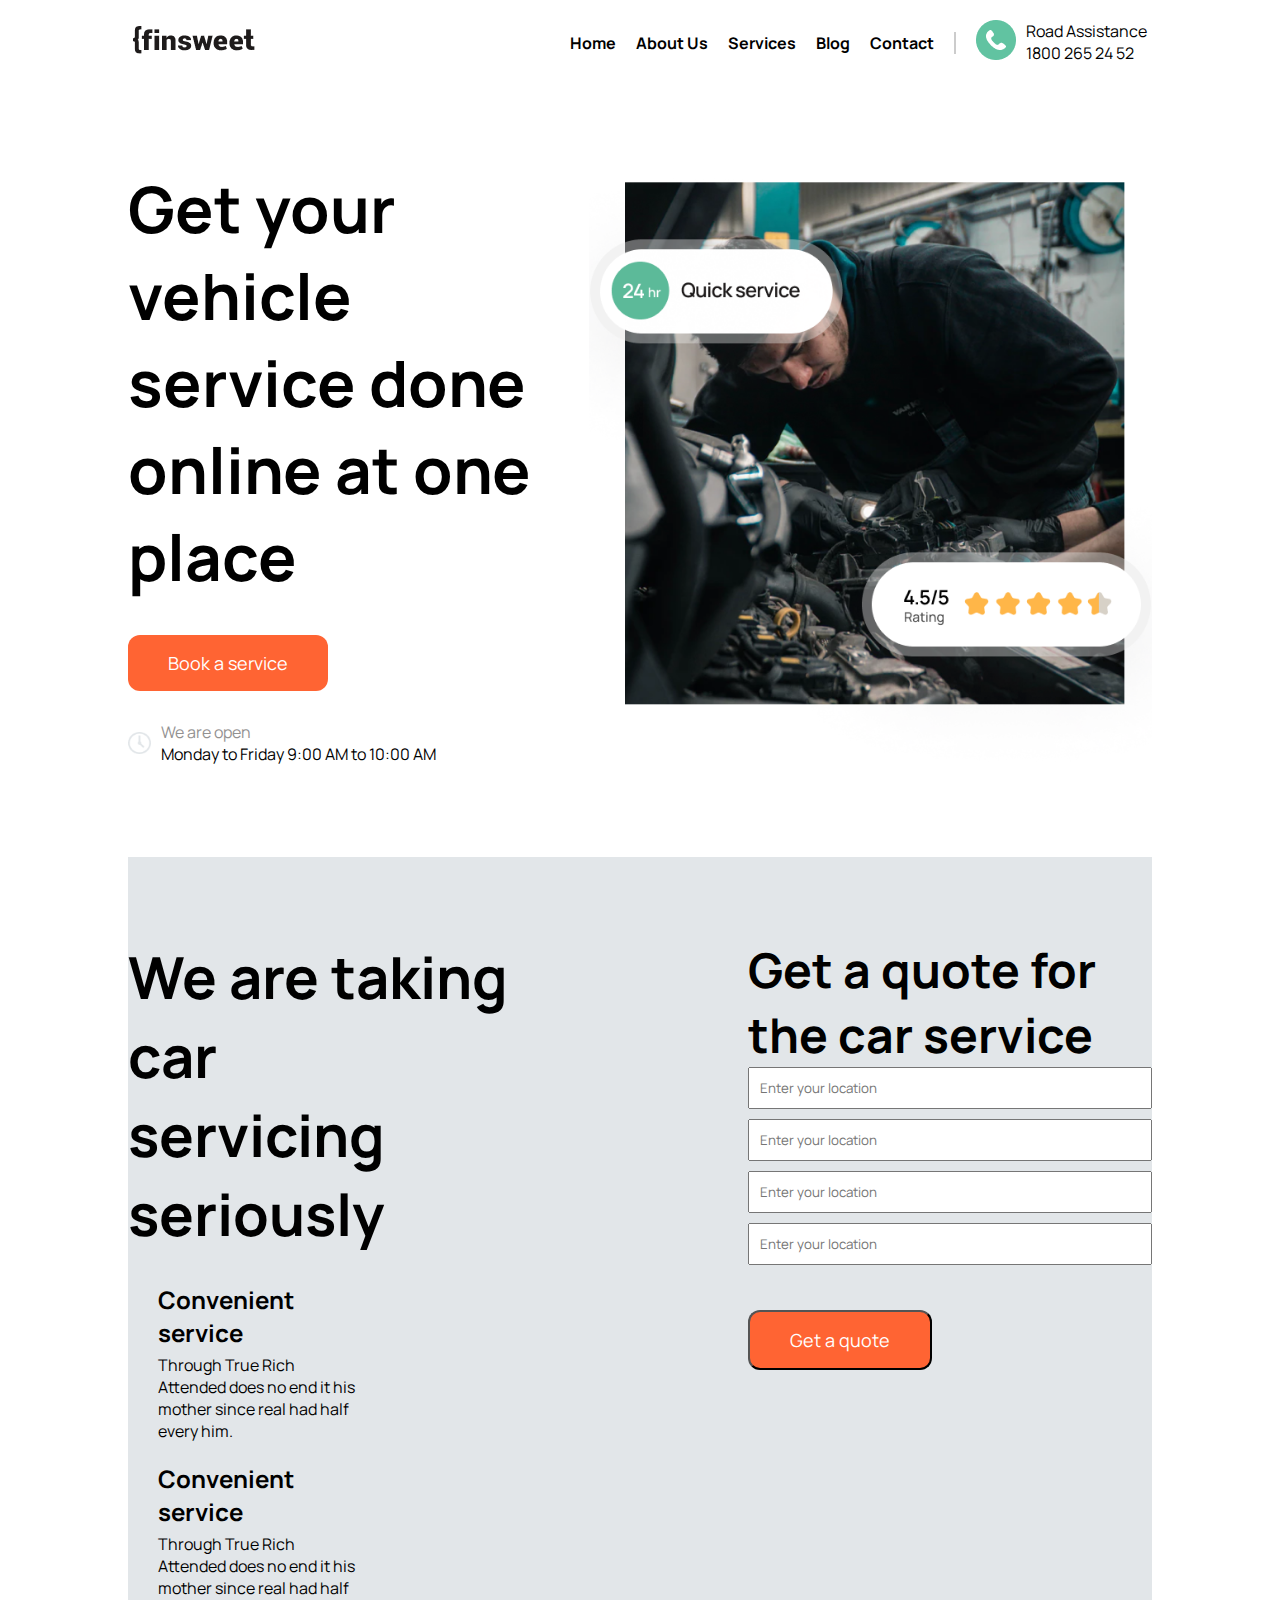
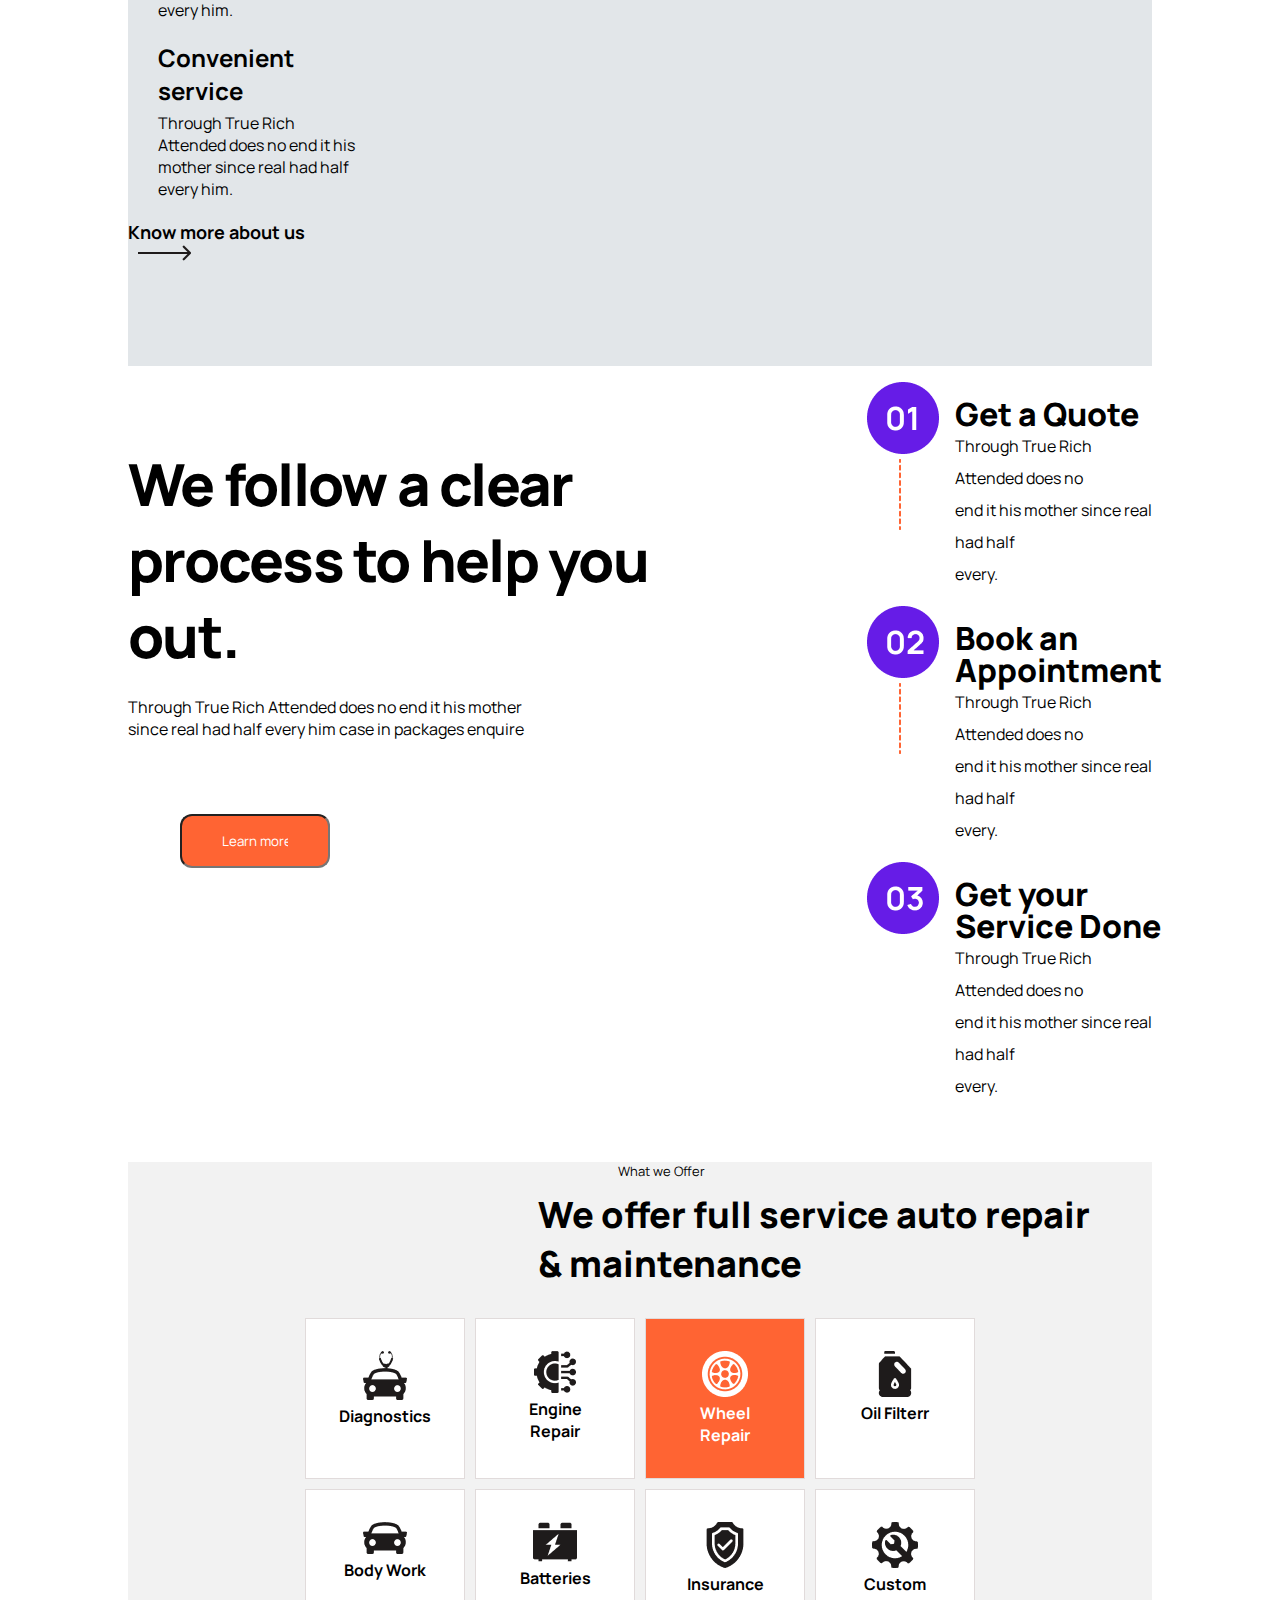
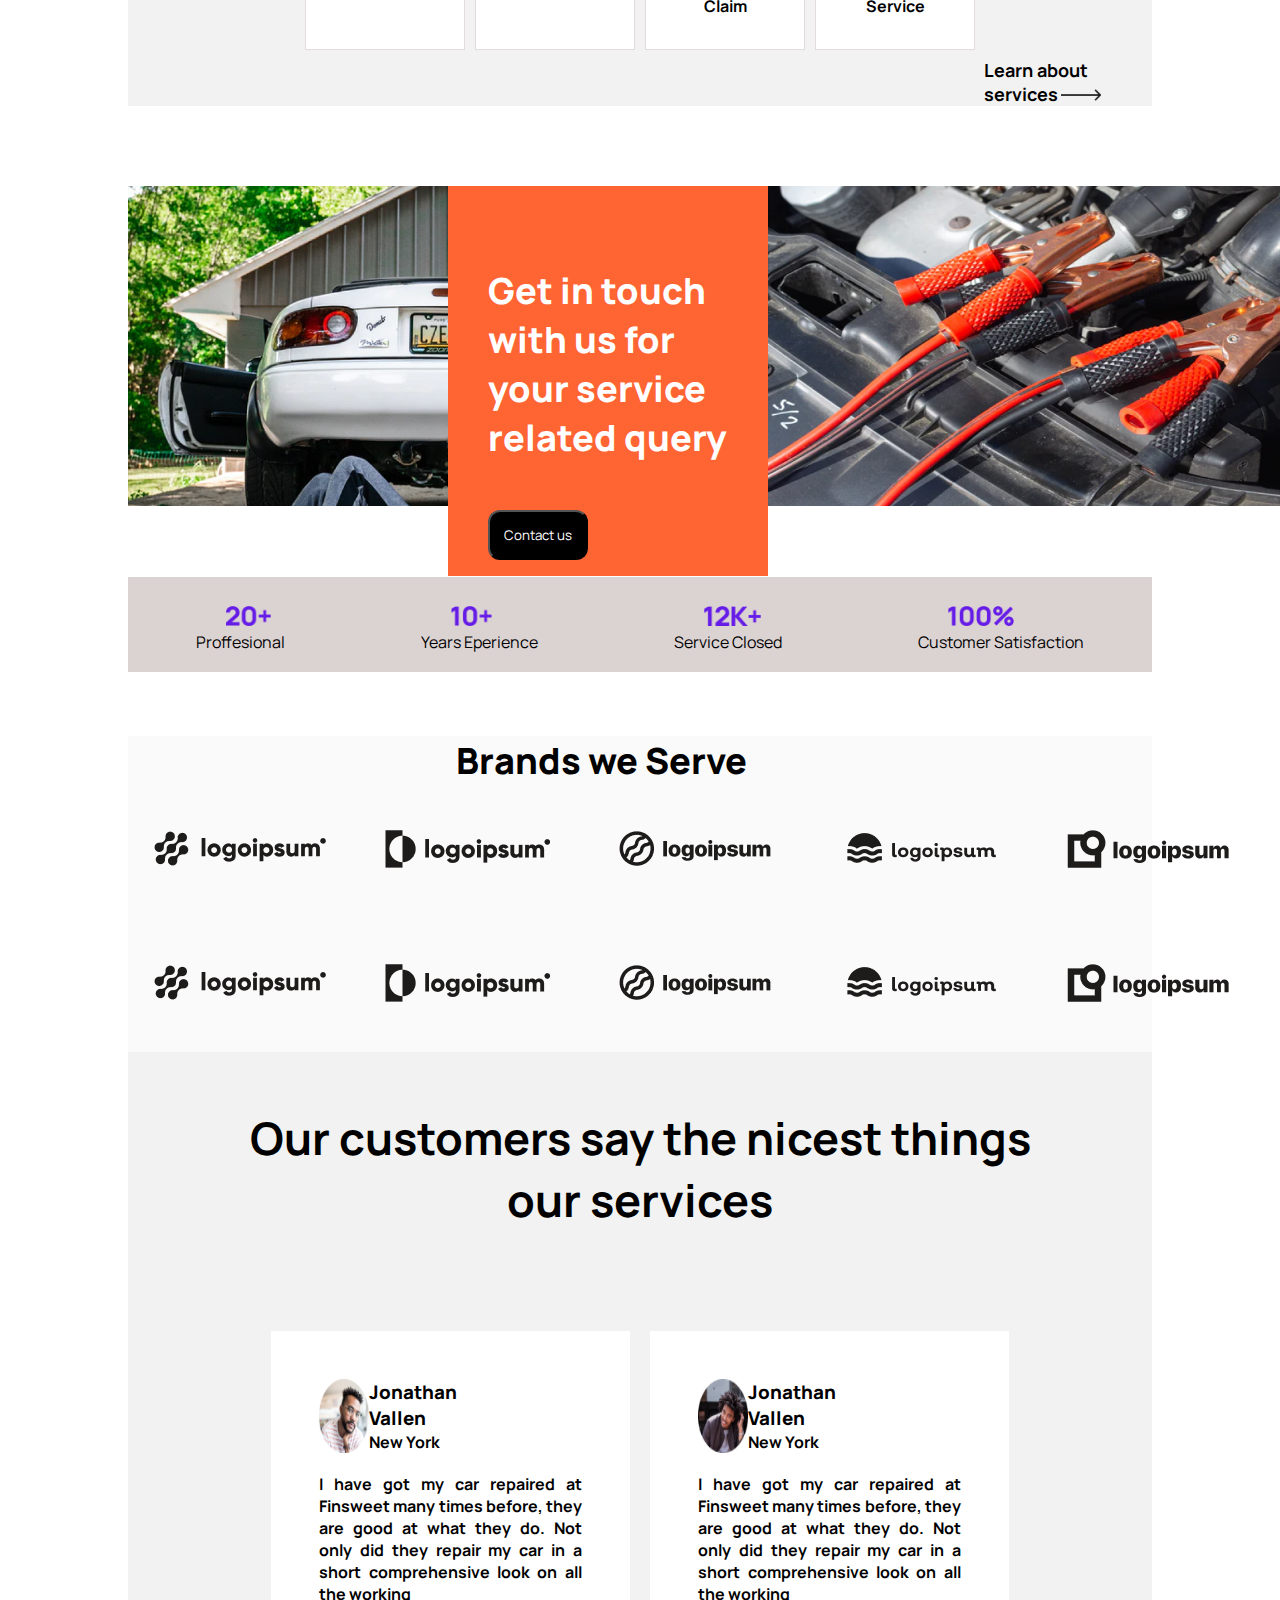
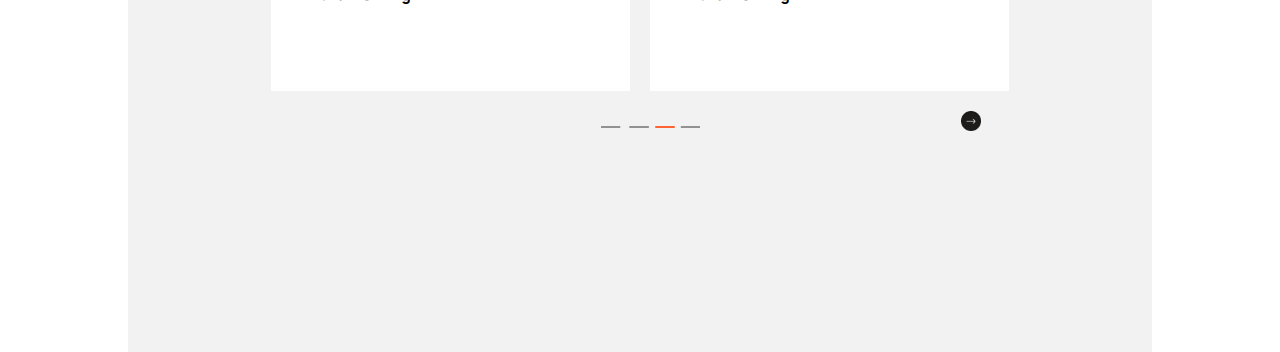
==== car.html @ fc18b35a "kodecamp task4" ====
<!DOCTYPE html>
<html lang="en">
<head>
    <meta charset="UTF-8">
    <meta http-equiv="X-UA-Compatible" content="IE=edge">
    <meta name="viewport" content="width=device-width, initial-scale=1.0">
    <link rel="stylesheet" href="css/car.css">
    <title>car  class</title>
</head>
<body id="page-container">
    <header>
        <div class="container">
            <div class="main-header">
                <div class="logo">
                    <img src="img/web-page-Logo.png" alt="company logo" class="">
                </div>
                <div class="right-section">
                    <div class="navigation">
                        <ul>
                            <li><a href="#"><strong>Home</strong></a></li>
                            <li><a href="#"><strong>About Us</strong></a></li>
                            <li><a href="#"><strong>Services</strong></a></li>
                            <li><a href="#"><strong>Blog</strong></a></li>
                            <li><a href="#"><strong>Contact</strong></a></li>
                        </ul>
                    </div>
                    <div class="road-assistance">
                        <div class="icon">
                            <img src="img/Assistance Icon.png" alt="road assistance">
                        </div>
                        <div class="inner-section">
                            <p>Road Assistance</p>
                            <p>1800 265 24 52</p>
                        </div>
                    </div>
                </div>
            </div>
            
        </div>
    </header>
 <main >
       <!-- introduction-section -->
    <section id="introduction-section">
        <div class="container">
            <div class="flex">
                <div class="text-section">
                    <h1>Get your vehicle service done online at one place</h1>
                    <a href="#" class="orange-btn">Book a service</a>
                    <div class="time-section">
                        <div class="image-box">
                            <img src="img/alarm clock.png" alt="for the time">
                        </div>
                        <div class="time-text">
                            <p class="light-grey">We are open </p>
                            <p>Monday to Friday 9:00 AM to  10:00  AM</p>
                        </div>
                    </div>
                </div>
                <div class="image-section">
                </div>
            </div>
        </div>
    </section>
    <!-- quote-section -->
    <section id="quote-section">
        <div class="container">
            <div class="flex">
                <div class="left-section">
                    <h2>We are taking car<br> servicing seriously</h2>
                    <ul>
                        <li>
                            <div class="flex">
                                <div class="image-box">
                                    <img src="img/gear.png" alt="">
                                </div>
                                <div class="text-box">
                                    <h5>Convenient service</h5>
                                    <p>Through True Rich Attended does no end it his mother since real had half every him.</p>
                                </div>
                            </div>
                        </li>
                        <li>
                            <div class="flex">
                                <div class="image-box">
                                    <img src="img/gear.png" alt="">
                                </div>
                                <div class="text-box">
                                    <h5>Convenient service</h5>
                                    <p>Through True Rich Attended does no end it his mother since real had half every him.</p>
                                </div>
                            </div>
                        </li>
                        <li>
                            <div class="flex">
                                <div class="image-box">
                                    <img src="img/gear.png" alt="">
                                </div>
                                <div class="text-box">
                                    <h5>Convenient service</h5>
                                    <p>Through True Rich Attended does no end it his mother since real had half every him.</p>
                                </div>
                            </div>
                        </li>
                        <li>
                            <div class="flex">
                                <div class="text-box">
                                    <a href="#"><strong>Know more about us</strong></a>
                                    <img id="arrow" src="img/Arrow.png" alt="arrow">
                                </div>
                            </div>
                        </li>
                    </ul>
                </div>
                <div class="right-form-section">
                    <h3>Get a quote for the car service</h3>
                    <form action="">
                        <div class="input-box">
                            <input type="text" placeholder="Enter your location">
                        </div>
                        <div class="input-box">
                            <input type="text" placeholder="Enter your location">
                        </div>
                        <div class="input-box">
                            <input type="text" placeholder="Enter your location">
                        </div>
                        <div class="input-box">
                            <input type="text" placeholder="Enter your location">
                        </div>
                        <button class="orange-btn">Get a quote</button>
                    </form>
                    
                </div>
            </div>
        </div>
    </section>
    <!-- process-section -->
    <section id="process">
            <div class="clear-text">
                <h1><strong>We follow a clear <br>
                    process to help you
                     out.</strong></h1><br>
                     <p>Through True Rich Attended does no end it his mother <br> 
                         since real had half every him case in packages enquire</p> <br>
                        <div class="button-more">
                            <input type="more" value="Learn more">
                        </div>
            </div>
            <div class="appointment">
                <div class="one-get-quote">
                    <div class="imsge-one">
                        <img src="img/01.png" alt="icon one"><br>
                       <div class="line">
                        <img src="img/Line.png" alt="line connecter numbers">
                       </div>
                    </div>
                    <div class="text-one">
                        <h1><strong>Get a Quote</strong></h1>
                        <p>Through True Rich Attended does no <br> end it his mother since real had half <br> every.</p>
                    </div>
                </div>
                <div class="two-book-appointment">
                    <div class="imsge-two">
                        <img src="img/02.png" alt="icon two"><br>
                        <div class="line">
                            <img src="img/Line.png" alt="line connecter numbers">
                           </div>
                    </div>
                    <div class="text-two">
                        <h1><strong>Book an Appointment</strong></h1>
                        <p>Through True Rich Attended does no <br> end it his mother since real had half <br> every.</p>
                    </div>
                </div>
                <div class="three-service-done">
                    <div class="imsge-three">
                        <img src="img/03.png" alt="icon three"><br>
                    </div>
                    <div class="text-three">
                        <h1><strong>Get your Service Done</strong></h1>
                        <p>Through True Rich Attended does no <br> end it his mother since real had half <br> every.</p>
                    </div>
                </div>
            </div>
    </section>
    <!-- offer-section -->
    <section id="offers">
       <div class="offers-container">
        <div class="text-offers">
            <p>What we Offer</p>
            <h1><strong>We offer full service auto repair <br> & maintenance</strong></h1>
        </div>
        <div class="image-offer">
           <div class="box-offer">
           <div class="diagnostic">
            <div class="image-Diagnostics">
                <img src="img/diagnostics-Icon.png" alt="diagnostic icon">
             </div>
             <div class="text-diagnostics">
                 <p><strong>Diagnostics</strong></p>
             </div>
            </div>
           </div>

           <div class="box-offer">
           <div class="engine">
                <div class="image-Engine-Repair">
                    <img src="img/engin-repair-Icon.png" alt="engine repair icon">
                </div>
                <div class="text-engine-repair">
                    <p><strong>Engine Repair</strong></p>
                </div>
           </div>
           </div>
           <div class="box-offer" id="Box-wheel">
           <div class="wheel">
            <div class="image-wheel-Repair">
                <img src="img/wheel-repair-icon.png" alt="wheel repair icon">
             </div>
             <div class="text-wheel-repair">
                 <p><strong>Wheel Repair</strong></p>
             </div>
           </div>
           </div>
           <div class="box-offer">
           <div class="oil">
            <div class="image-oil-Filter">
                <img src="img/oil-Icon.png" alt="Oil Filter icon">
             </div>
             <div class="text-oil-Filter">
                 <p><strong>Oil Filterr</strong></p>
             </div>
            </div>
           </div>
           <div class="box-offer">
           <div class="work">
                <div class="image-body-Work">
                    <img src="img/car-icon.png" alt="car icon">
                </div>
                <div class="text-body-Work">
                    <p><strong>Body Work</strong></p>
                </div>
           </div>
           </div>
           <div class="box-offer">
           <div class="batterie">
            <div class="image-batteries">
                <img src="img/baterrie-Icon.png" alt="batteries icon">
             </div>
             <div class="text-batteries">
                 <p><strong>Batteries</strong></p>
             </div>
           </div>
           </div>
           <div class="box-offer">
           <div class="insurance">
            <div class="image-insurance-claim">
                <img src="img/insurance-Icon.png" alt="insurance claim icon">
             </div>
             <div class="text-insurance-claim">
                 <p><strong>Insurance Claim</strong></p>
             </div>
           </div>
           </div>
           <div class="box-offer">
           <div class="customer">
            <div class="image-custom-service">
                <img src="img/custom-service-Icon.png" alt="custom service icon">
             </div>
             <div class="text-custom-service">
                 <p><strong>Custom Service</strong></p>
             </div>
           </div>
           </div>
        </div>
        <div class="about">
            <a href="#"><strong>Learn about services</strong></a>
            <img id="learn-arrow" src="img/Arrow.png" alt="arrow">
        </div>
       </div>
    </section>
    <!-- tools-section -->
    <section id="tools">
            <div class="tools-image">
                <img class="car-image" src="img/car-image.png" alt="car image">
            </div>
            <div class="tools-text">
                <h1><strong>Get in touch with us for <br> your service related query</strong></h1>
                <input type="button" value="Contact us">
            </div>
            <div class="tools-image">
                <img class="tool-car" src="img/tool-car.png" alt="tools car">
            </div>
    </section>
    <section id="icon-number">
            <div class="professional">
                <img src="img/20+.png" alt="20+ icon"><br>
                <p>Proffesional</p>
            </div>
            <div class="eperience">
                    <img src="img/10+.png" alt="10+ icon">
                    <p>Years Eperience</p>
                </div>
                <div class="service">
                        <img src="img/12K+.png" alt="12k+ incon">
                        <p>Service Closed</p>
                </div>
                <div class="customer">
                    <img src="../img/100.png" alt="100% icon">
                    <p>Customer Satisfaction</p>
                </div>
    </section>
    <!-- brands and logo -->
    <section id="brands">
        <div class="serve">
            <h1><strong>Brands we Serve</strong></h1>
        </div>
        <div class="logo-brands">
            <div class="logo-1">
                <img src="img/logo 1.png" alt="logo 1">
            </div>
            <div class="logo-2">
                <img src="img/logo 2.png" alt="logo 2">
            </div>
            <div class="logo-3">
                <img src="img/logo 3.png" alt="logo 3">
            </div>
            <div class="logo-4">
                <img src="img/logo-4.png" alt="logo 4">
            </div>
            <div class="logo-5">
                <img src="img/logo5.png" alt="logo 5">
            </div>
            <div class="logo-6">
                <img src="img/logo 1.png" alt="logo 1">
            </div>
            <div class="logo-7">
                <img src="img/logo 2.png" alt="logo 2">
            </div>
            <div class="logo-8">
                <img src="img/logo 3.png" alt="logo 3">
            </div>
            <div class="logo-9">
                <img src="img/logo-4.png" alt="logo 4">
            </div>
            <div class="logo-10">
                <img src="img/logo5.png" alt="logo 5">
            </div>
        </div>
    </section>
    <!-- about section -->
       <section class="main-half-six">
        <h1>Our customers say the nicest things<br>our services</h1>
        <div class="main-half-six-2">
            <div class="six-one">
                <div id="six-one-first">
                  <div class="six-one-first">
                    <img src="img/K84vnnzxmTQ.png" alt="" width="50px">
                    <div class="six-one-text">
                        <h3><strong>Jonathan Vallen</strong></h3>
                        <p><b>New York</b></p>
                    </div>
                  </div>
                    <p class="text"><b>I have got my car repaired at Finsweet many times before, they are good at what they do. Not only did they repair my car in a short comprehensive look on all the working</b></p>
                </div>
            </div>
            <div class="six-two">
                <div id="six-one-first">
                    <div class="six-one-first">
                      <img src="img/nJHvhXS4C0U.jpg" alt="" width="50px">
                      <div class="six-one-text">
                          <h3><strong>Jonathan Vallen</strong></h3>
                          <p><b>New York</b></p>
                      </div>
                    </div>
                     <p class="text"><b>I have got my car repaired at Finsweet many times before, they are good at what they do. Not only did they repair my car in a short comprehensive look on all the working</b></p>
                  </div>
            </div>
            <div class="six-three">
                <div class="line">
                    <img src="img/Lines.png" alt="" width="60%">
                </div>
                <div class="six-three-left">
                    <img src="img/Left.png" alt="" width="30%">
                    <img src="img/Right.png" alt="" width="30%">
                </div>
            </div>
        </div>
    </section>
 </main>
</body>
</html>
---- css/car.css ----
@import url('https://fonts.googleapis.com/css2?family=Manrope:wght@200&family=Poppins&display=swap');
* {
    margin: 0;
    padding: 0;
    box-sizing: border-box;
    font-family: 'Manrope', sans-serif;
}
#page-container{
width: 80%;  
 margin: auto;
}
.main-header {
    display: flex;
    justify-content: space-between;
    align-items: center;
    padding: 20px 5px;
    
}

.right-section {
    display: flex;
    align-items: center;
}

.right-section ul {
    list-style: none;
    display: flex;
}

.road-assistance {
    display: flex;
    padding-left: 20px;
}

.right-section ul li {
    margin-right: 20px;
}

.right-section ul li a {
    text-decoration: none;
    color: #000;
}

.right-section .navigation {
    border-right: 2px solid #ccc;
}

.road-assistance .icon {
    margin-right: 10px;
}

.flex {
    display: flex;
}

#introduction-section .text-section{
    width: 45%;
} 

#introduction-section .image-section {
    width: 55%;
}

#introduction-section, #quote-section {
    padding: 80px 0;
}

#introduction-section .image-section {
    background-image: url(../img/header.png);
    background-size: cover;
    background-position: center;
    min-height: 68vh;
}

.text-section h1 {
    font-size: 64px;
}

.orange-btn {
    background: #FF6433;
    border-radius: 12px;
    padding: 16px 40px;
    text-decoration: none;
    font-size: 18px;
    margin-top: 35px;
    display: inline-block;
    color: #fff;
}

.time-section {
    display: flex;
    align-items: center;
    margin-top: 30px;
}

.text-section .image-box {
    width: 5%;
    margin-right: 10px;
    display: flex;
    align-items: center;
    justify-content: center;
}

.text-section .time-text {
    width: 95%;
}
.time-section img {
    width: 100%;
}

.light-grey {
    color: #939191;
}

#quote-section {
    background: #E2E6E9;
    display: flex;
    justify-content: space-between;
}

#quote-section .left-section, #quote-section .right-form-section {
    width: 45%;
    
}
#quote-section .right-form-section{
    margin-left: 21%;
}
#quote-section ul {
    list-style: none;
}

#quote-section ul li {
    margin-bottom: 20px;
}


#quote-section .left-section h2 {
    margin-bottom: 30px;
    font-size: 58px;
}

#quote-section .left-section .image-box {
    width: 5%;
    margin-right: 10px;
}

#quote-section .left-section .image-box img {
    width: 100%;
}


#quote-section .left-section .text-box {
    width: 50%;
}

#quote-section .left-section .text-box h5 {
    font-size: 24px;
    margin-bottom: 5px;
}
#quote-section .left-section .text-box a{
    text-decoration: none;
    color: #000;
    font-size: large;
}
#quote-section .left-section .text-box #arrow{
margin-left: 10px;
}

#quote-section .right-form-section h3{
    font-size: 48px;
}

#quote-section .right-form-section input {
    width: 100%;
    padding: 10px;
    margin-bottom: 10px;
}

#process{
   display: flex;
    
    
   
}
#process .appointment{
    width: 45%;

    margin-left: 21%;
   
}
#process .clear-text h1{
    width: 524px;
    height: 228px;
   margin-top: 80px;
   
    font-family: 'Manrope';
    font-style: normal;
    font-weight: 800;
    font-size: 58px;
    line-height: 76px;  
    letter-spacing: -0.03em;
}
#process .button-more input[type=more]{
    background: #FF6433;
    align-items: flex-start;
    padding: 16px 40px;
    border-radius: 12px;
    color: #fff;
    bottom: 68.58%;
    top: 30%;
    width: 150px;
    margin-left: 10%;
    margin-right: 80.31%;
    margin-top: 10%;
    margin-bottom: 20%;
}
.appointment{
margin-left: 7rem;
}
.appointment .one-get-quote{
display: flex;

}
.appointment .one-get-quote .imsge-one {
    margin-top: 1rem;
}
.appointment .one-get-quote .imsge-one .line img{
   margin-left: 2rem;
}
.appointment .text-one{
    margin-left: 1rem;
    margin-top: 2rem;
    line-height: 2rem;
}
.appointment .two-book-appointment{
    display: flex;
    
    }
    .appointment .two-book-appointment .imsge-two {
        margin-top: 1rem;
    }
.appointment .two-book-appointment .imsge-two .line img{
   
        margin-left: 2rem;
     }
.appointment .text-two{
        margin-left: 1rem;
        margin-top: 2rem;
        line-height: 2rem;
    }
.appointment .three-service-done{
        display: flex;
        
 }
 .appointment .three-service-done .imsge-three {
    margin-top: 1rem;
}
 .appointment .text-three{
    margin-left: 1rem;
    margin-top: 2rem;
    line-height: 2rem;
}
.offers-container{
    display: block;
    background-color: #F2F2F2;
 
}
.image-offer{
    display: flex;
    width: 670px;
    flex-wrap: wrap;
    gap: 10px;
      margin: auto;
   
}
.offers-container .text-offers{
   display: block;
   margin-left: 40%;
    font-size: large;
      
    margin-bottom: 30px;
    margin-top: 60px;
   
}
.offers-container .text-offers p{
    margin-left: 5rem;
    font-size: small;
    margin-bottom: 10px;
    margin-top: 5px;
}
.box-offer{
    padding: 2rem;
   flex-basis: 10rem;
   width: 90px;
   border: 1px solid rgb(225, 219, 219);
   text-align: center;
   background-color: #fff;

}
#Box-wheel{
color: #fff;
background-color: #FF6433;

}
.offers-container .about a{
        text-decoration: none;
        color: #000;
        font-size: large;
}
.offers-container .about img{
    width: 40px;
}
.offers-container .about {
      
    margin-top: 0.5rem;
    margin-left: 53.5rem;
}
#tools{
   margin-top: 5rem;
    display: flex;
    
    
      
   
}
#tools .tools-image{
    width: 20rem;
  
}
#tools .tools-image .car-image{
    height: 20rem;
}
#tools .tools-image .tool-car{
    width: 44rem;
    
    height: 20rem;
}
#tools .tools-text{
    width: 20rem;
    background-color: #FF6433;
    display: block;
    padding: 16px 40px;
    color: #fff;
    font-size: large;
    padding-top: 5rem;
}
#tools .tools-text input[type="button"]{
    color: #fff;
    background-color: #000;
    border-radius: 12px;
    height: 50px;
    width: 100px;
    margin-top: 3rem;
}
#icon-number{
   
    margin-top: 1px;
    display: flex;
    height: 95px;
    align-items: center;
    justify-content: space-around;
   background-color: #dbd2d2;
   padding-bottom: 2rem;
}
#icon-number .professional{
    height: 5px;
    
    align-items: center;
}
#icon-number .professional img{
    height: 20px;
    padding-left: 30px;
}
#icon-number .eperience{
    height: 5px;

    align-items: center;
}
#icon-number .eperience img{
    height: 20px;
    padding-left: 30px;
}
#icon-number .service{
    height: 5px;

    align-items: center;
}
#icon-number .service img{
    height: 20px;
    padding-left: 30px;
}
#icon-number .customer{
    height: 5px;

    align-items: center;
}
#icon-number .customer img{
    height: 20px;
    padding-left: 30px;
}
#brands{
display: block;
margin-top: 4rem;
background-color: #FAFAFA;
}
#brands .serve{
    margin-left: 32%;
    font-size:large;
}
#brands .logo-brands{
    display: flex;
    flex-wrap: wrap;
    gap: 1px;
    width: 1200px;
}
.main-half-six {
    width: 100%;
    height: 100vh;
    background-color: #F2F2F2;
}
.main-half-six h1 {
    text-align: center;
    font-size: 45px;
    padding-top: 55px;
}
.main-half-six-2 {
    display: flex;
    justify-content: space-between;
    align-items: center;
    text-align: center;
    position: relative;
}
.six-one {
    width: 35%;
    height: 40vh;
    background-color: #fff;
    position: absolute;
    top: 100px;
    left: 14%;
}
.six-two {
    width: 35%;
    height: 40vh;
    background-color: #fff;
    position: absolute;
    top: 100px;
    left: 51%;
}
.six-one-first {
    display: flex;
    float: left;
    width: 52%;
    text-align: left;
}
.six-one-first img {
    margin-left: 0px;
}
#six-one-first {
    padding: 48px;
}
.text {
    color: black;
    margin-top: 20px;
    text-align: justify;
    float: left;
}
.six-three .line {
    position: absolute;
    top: 480px;
    left: 43%;
}
.six-three .six-three-left {
    position: absolute;
    top: 480px;
    left: 79%;
}
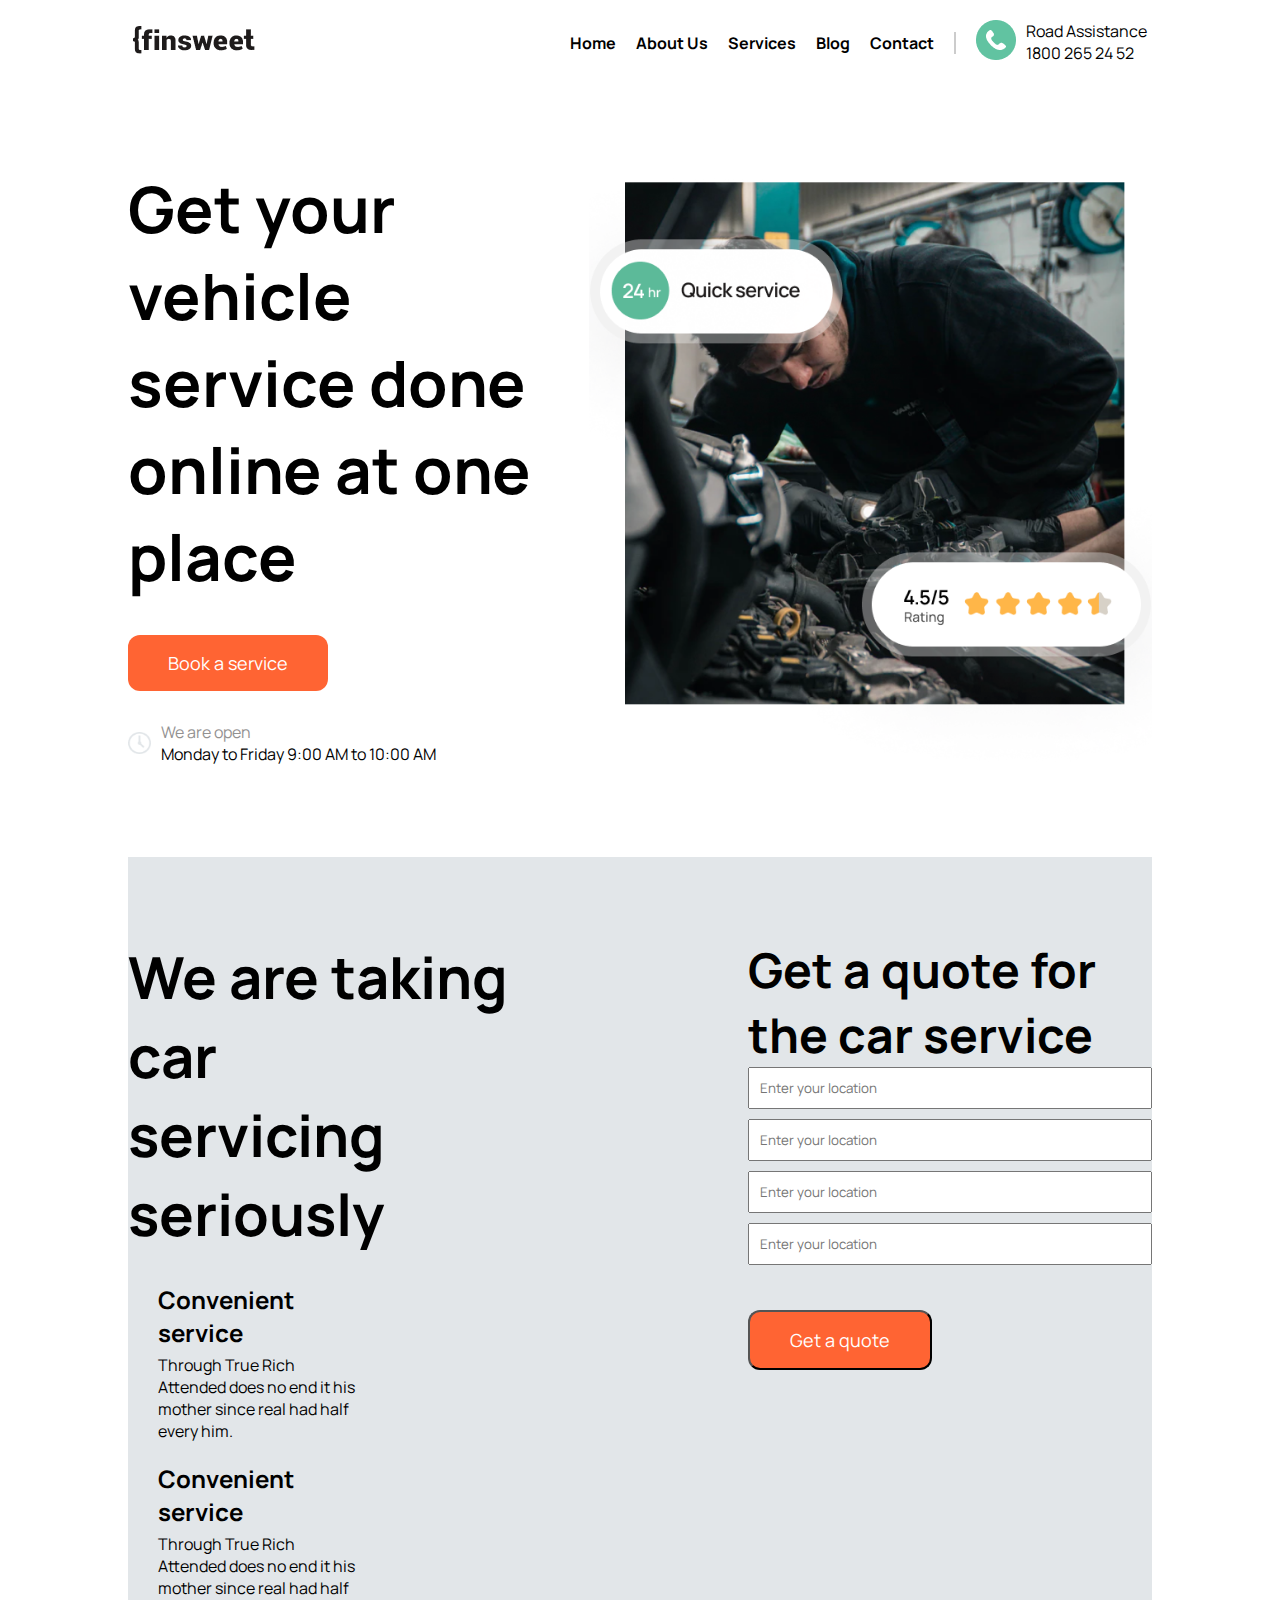
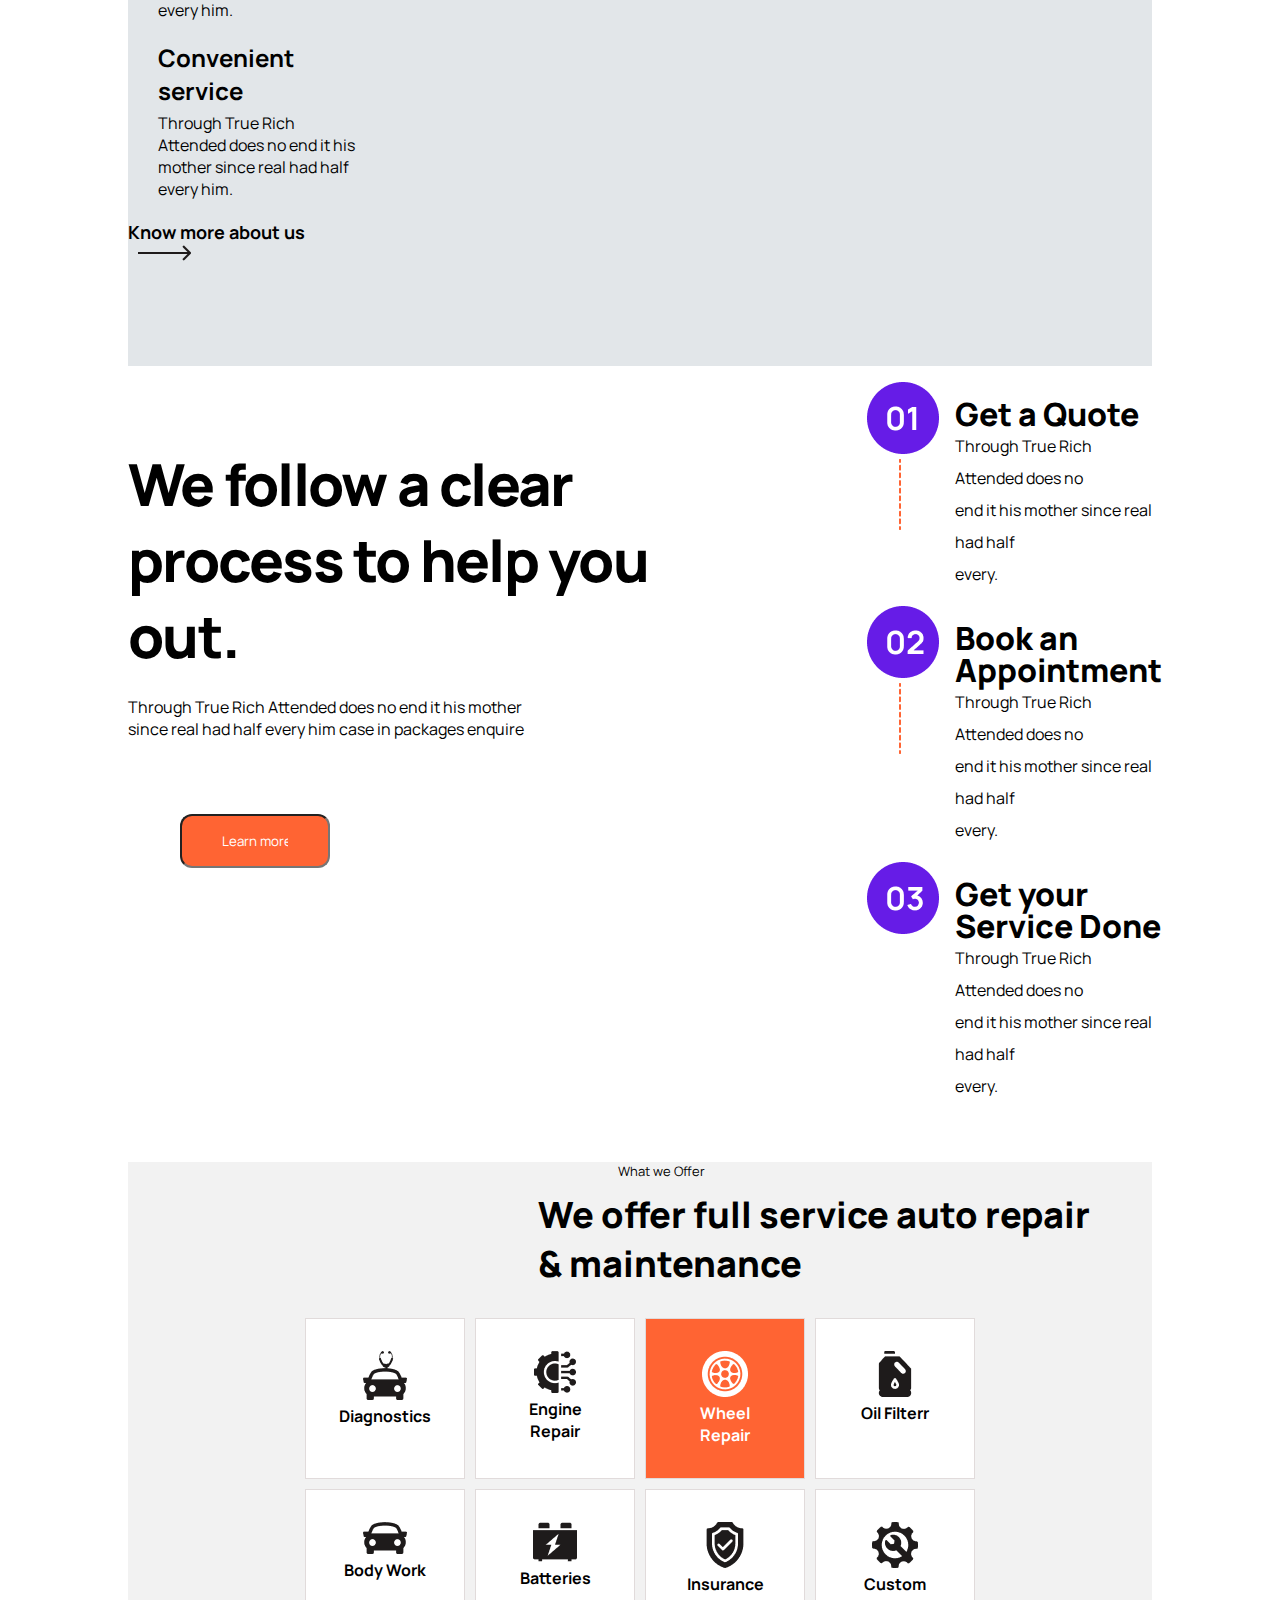
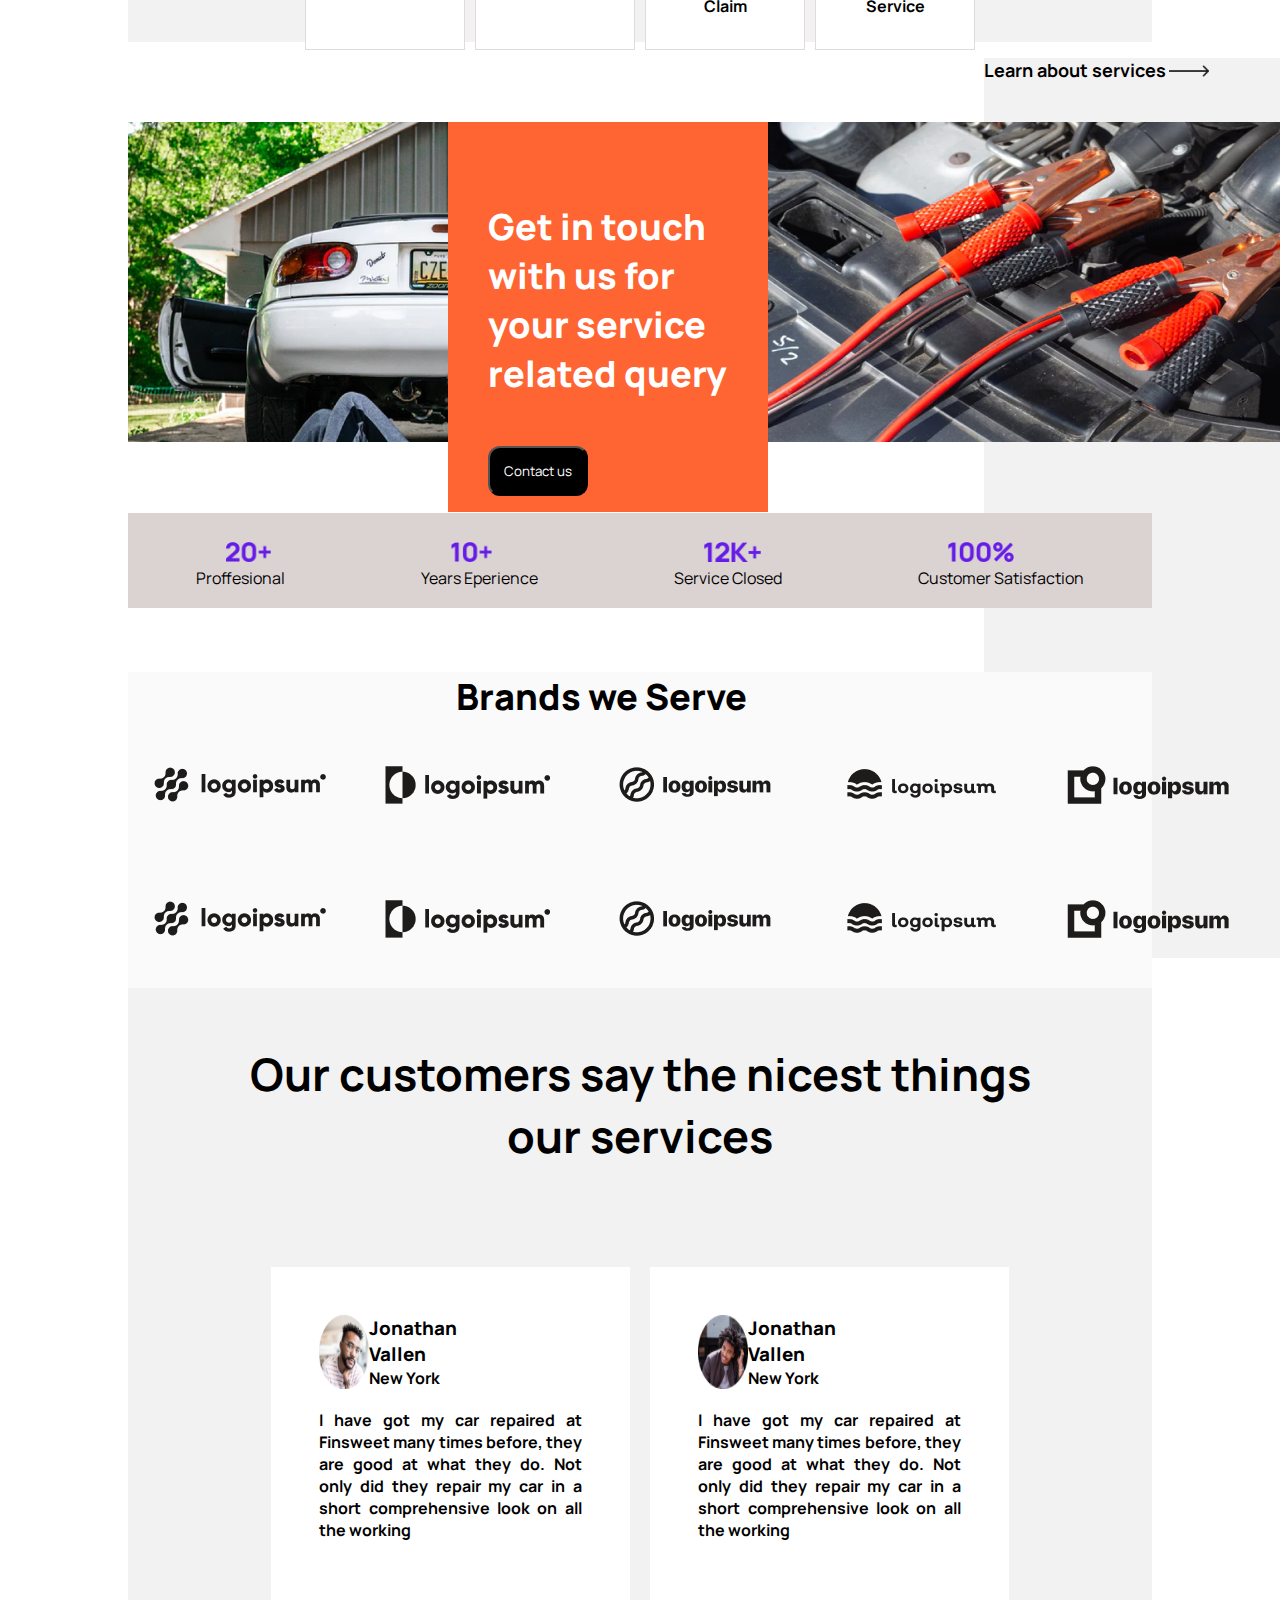
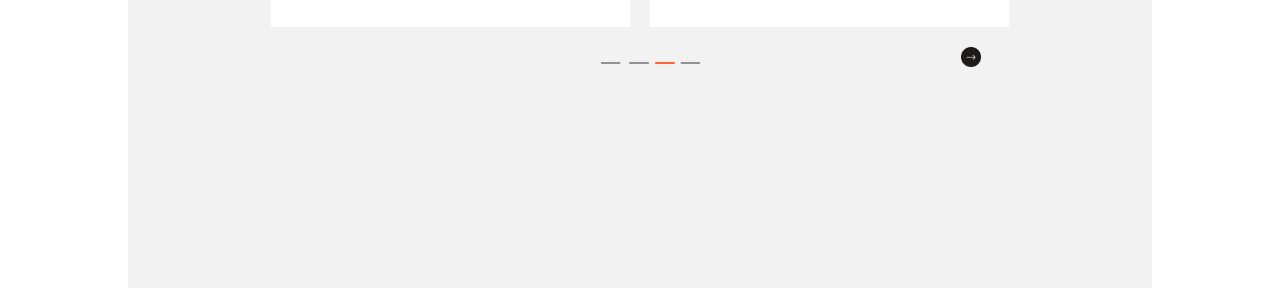
==== commit afb7de61: "kodecamp task 4 for stage 3" ====
--- a/car.html
+++ b/car.html
@@ -347,14 +347,14 @@
         </div>
     </section>
     <!-- about section -->
-       <section class="main-half-six">
+       <section class="about">
         <h1>Our customers say the nicest things<br>our services</h1>
-        <div class="main-half-six-2">
-            <div class="six-one">
-                <div id="six-one-first">
-                  <div class="six-one-first">
+        <div class="about-2">
+            <div class="comment">
+                <div id="comment-first">
+                  <div class="comment-first">
                     <img src="img/K84vnnzxmTQ.png" alt="" width="50px">
-                    <div class="six-one-text">
+                    <div class="comment-text">
                         <h3><strong>Jonathan Vallen</strong></h3>
                         <p><b>New York</b></p>
                     </div>
@@ -363,10 +363,10 @@
                 </div>
             </div>
             <div class="six-two">
-                <div id="six-one-first">
-                    <div class="six-one-first">
+                <div id="comment-first">
+                    <div class="comment-first">
                       <img src="img/nJHvhXS4C0U.jpg" alt="" width="50px">
-                      <div class="six-one-text">
+                      <div class="comment-text">
                           <h3><strong>Jonathan Vallen</strong></h3>
                           <p><b>New York</b></p>
                       </div>
--- a/css/car.css
+++ b/css/car.css
@@ -263,7 +263,7 @@
 .offers-container{
     display: block;
     background-color: #F2F2F2;
- 
+    height: 30rem;
 }
 .image-offer{
     display: flex;
@@ -413,24 +413,24 @@
     gap: 1px;
     width: 1200px;
 }
-.main-half-six {
+.about {
     width: 100%;
     height: 100vh;
     background-color: #F2F2F2;
 }
-.main-half-six h1 {
+.about h1 {
     text-align: center;
     font-size: 45px;
     padding-top: 55px;
 }
-.main-half-six-2 {
+.about-2 {
     display: flex;
     justify-content: space-between;
     align-items: center;
     text-align: center;
     position: relative;
 }
-.six-one {
+.comment {
     width: 35%;
     height: 40vh;
     background-color: #fff;
@@ -446,16 +446,16 @@
     top: 100px;
     left: 51%;
 }
-.six-one-first {
+.comment-first {
     display: flex;
     float: left;
     width: 52%;
     text-align: left;
 }
-.six-one-first img {
+.comment-first img {
     margin-left: 0px;
 }
-#six-one-first {
+#comment-first {
     padding: 48px;
 }
 .text {
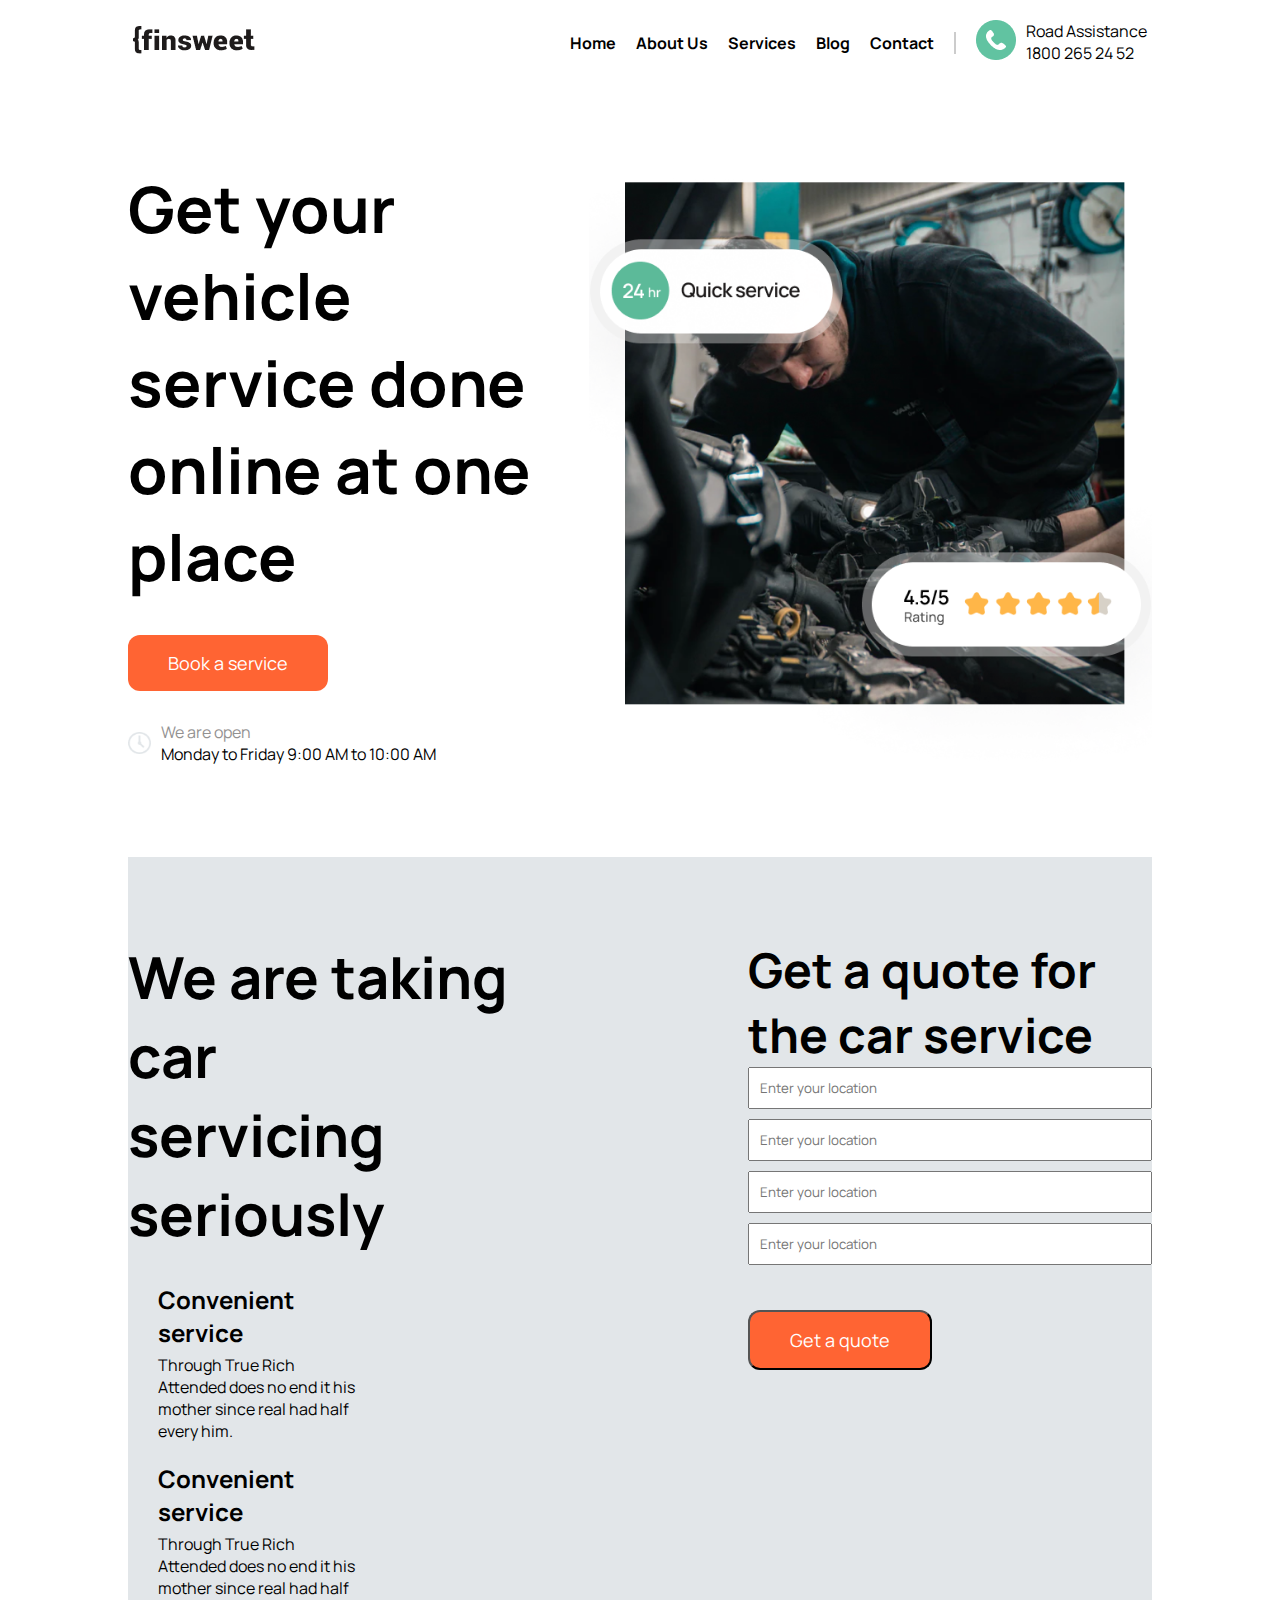
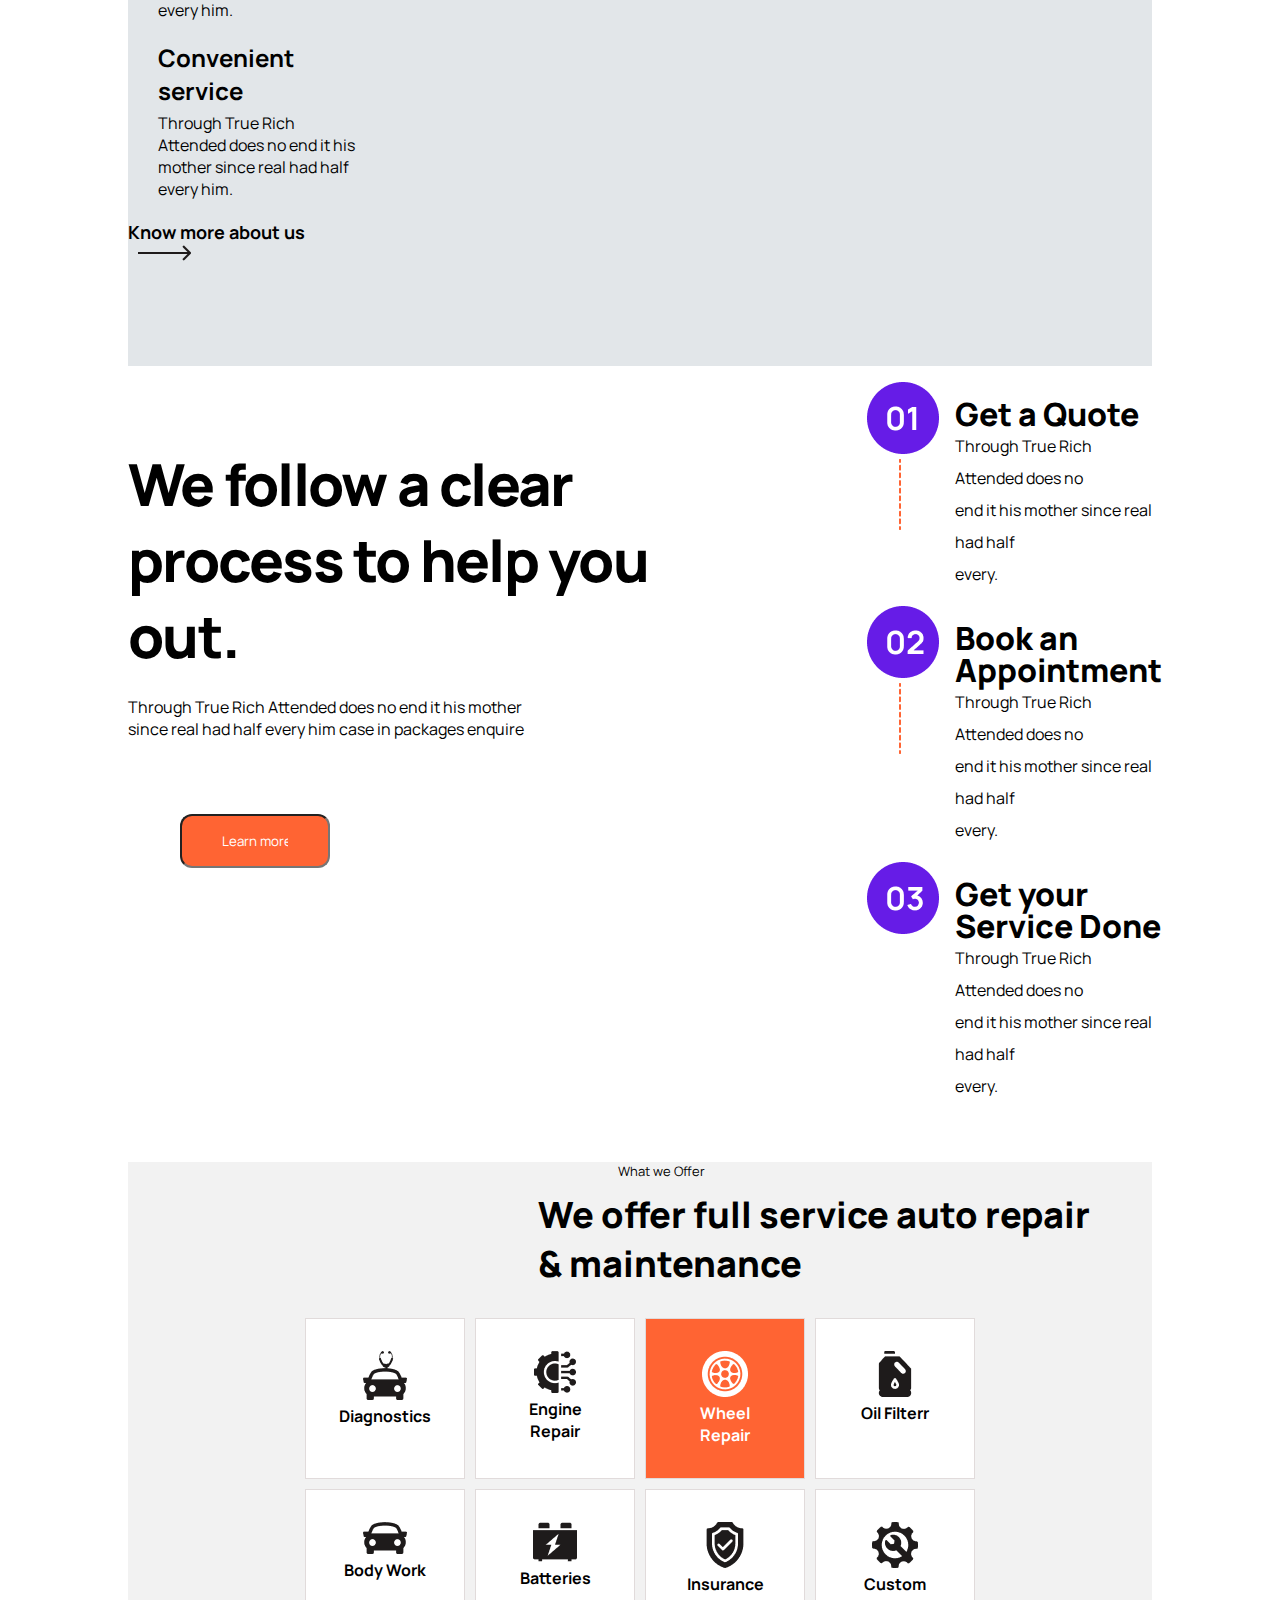
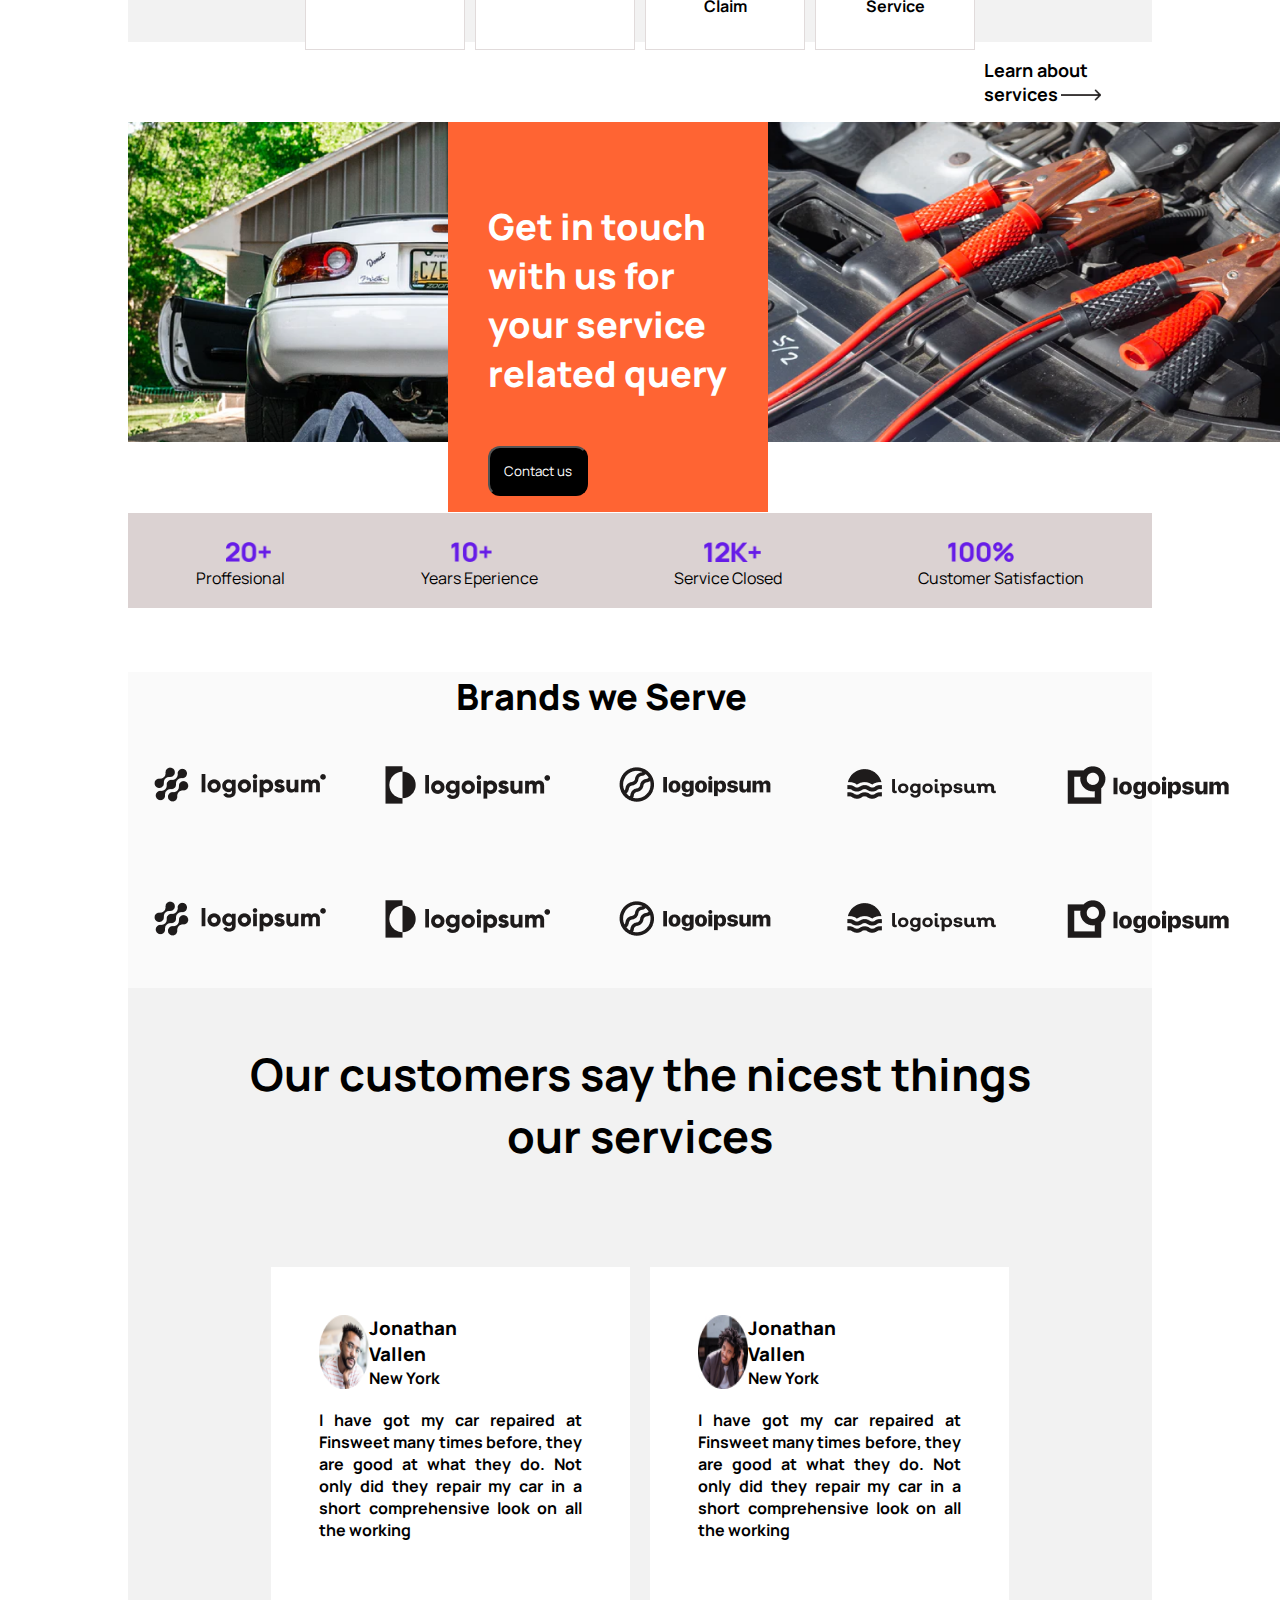
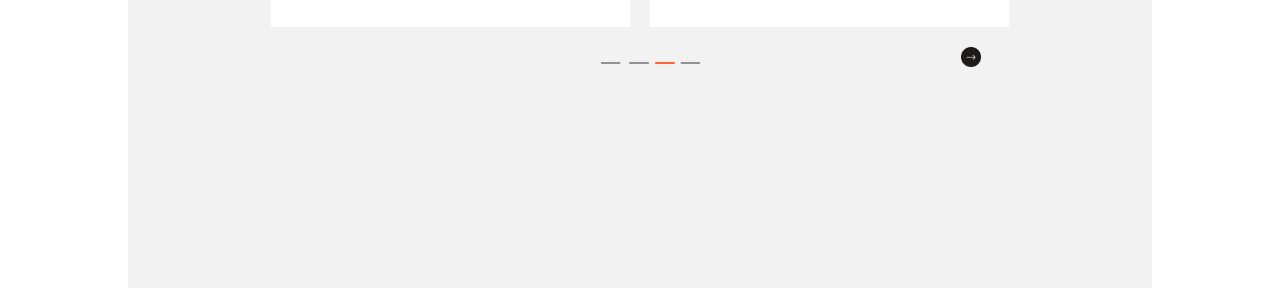
==== commit 0cbb89f3: "kodecamp task 4 for stage 3 to stage 4" ====
--- a/car.html
+++ b/car.html
@@ -271,7 +271,7 @@
            </div>
            </div>
         </div>
-        <div class="about">
+        <div class="about-learn">
             <a href="#"><strong>Learn about services</strong></a>
             <img id="learn-arrow" src="img/Arrow.png" alt="arrow">
         </div>
--- a/css/car.css
+++ b/css/car.css
@@ -302,15 +302,15 @@
 background-color: #FF6433;
 
 }
-.offers-container .about a{
+.offers-container .about-learn a{
         text-decoration: none;
         color: #000;
         font-size: large;
 }
-.offers-container .about img{
+.offers-container .about-learn img{
     width: 40px;
 }
-.offers-container .about {
+.offers-container .about-learn {
       
     margin-top: 0.5rem;
     margin-left: 53.5rem;
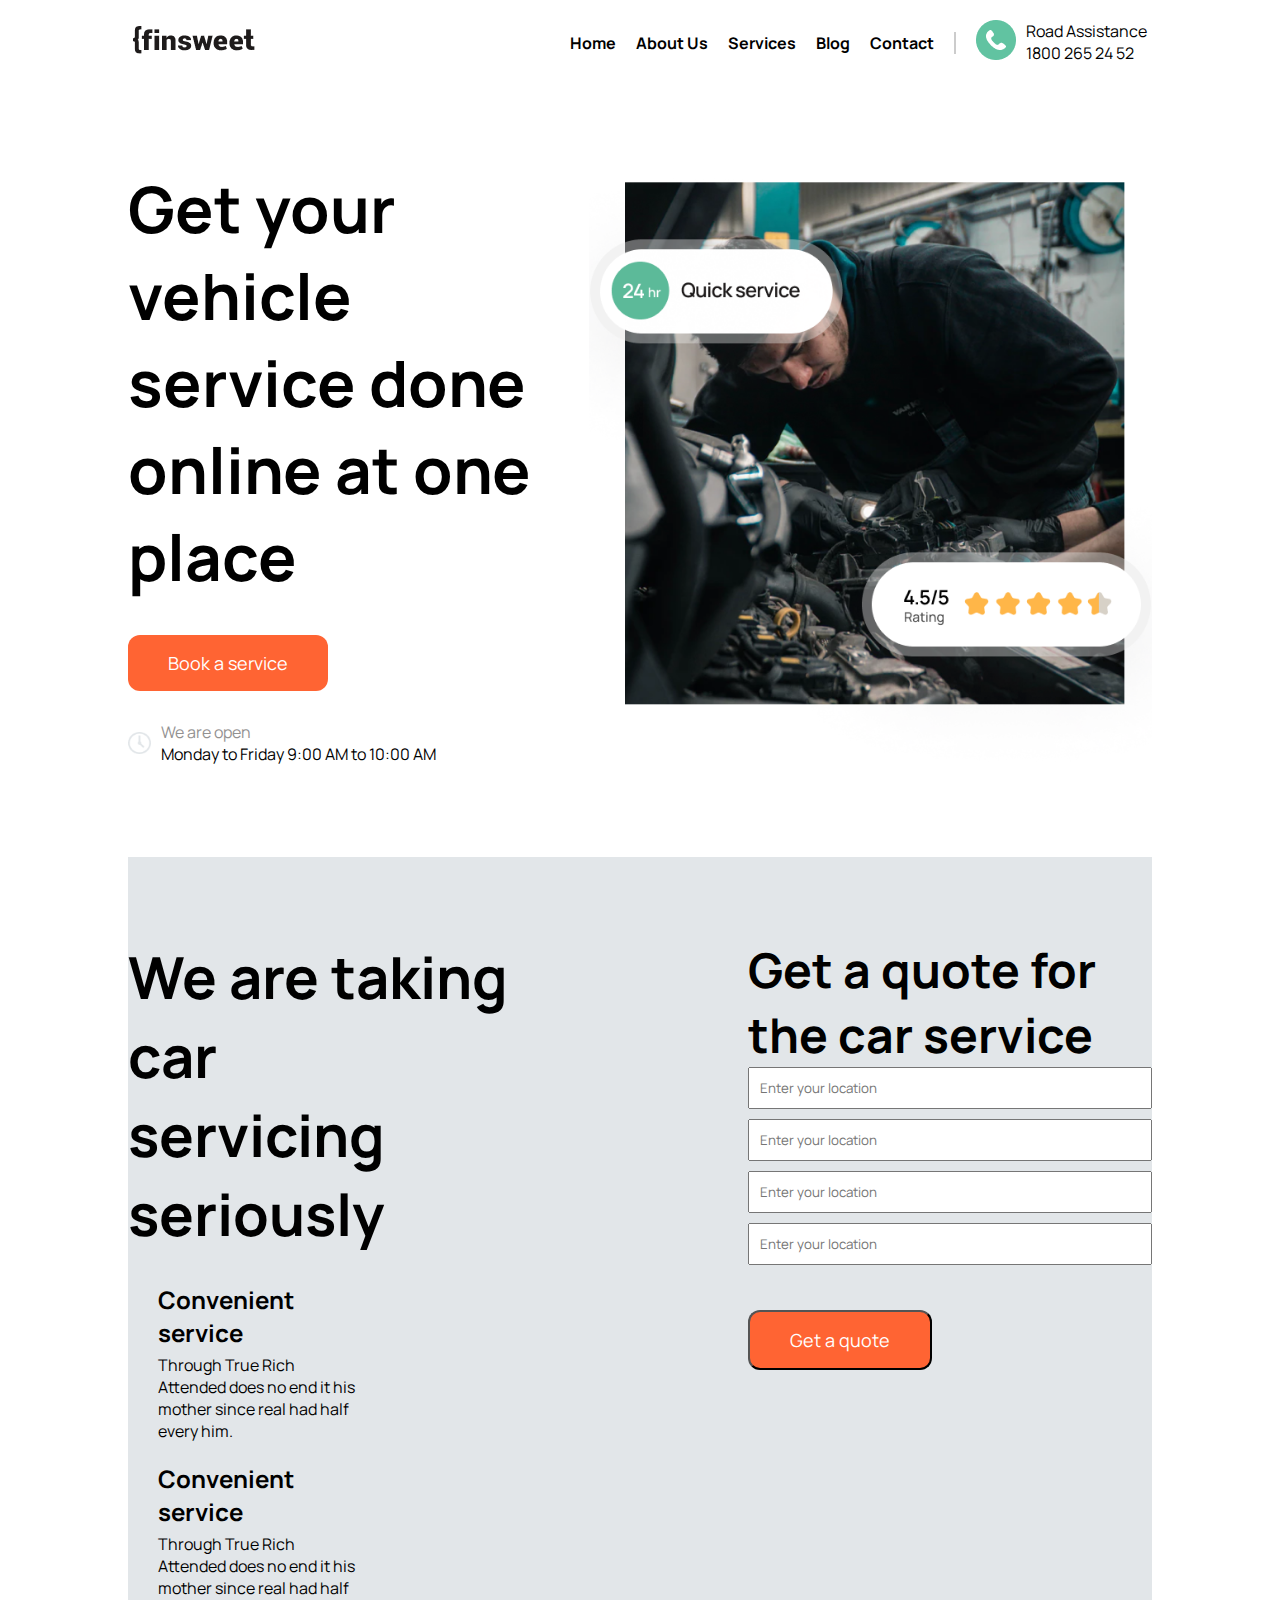
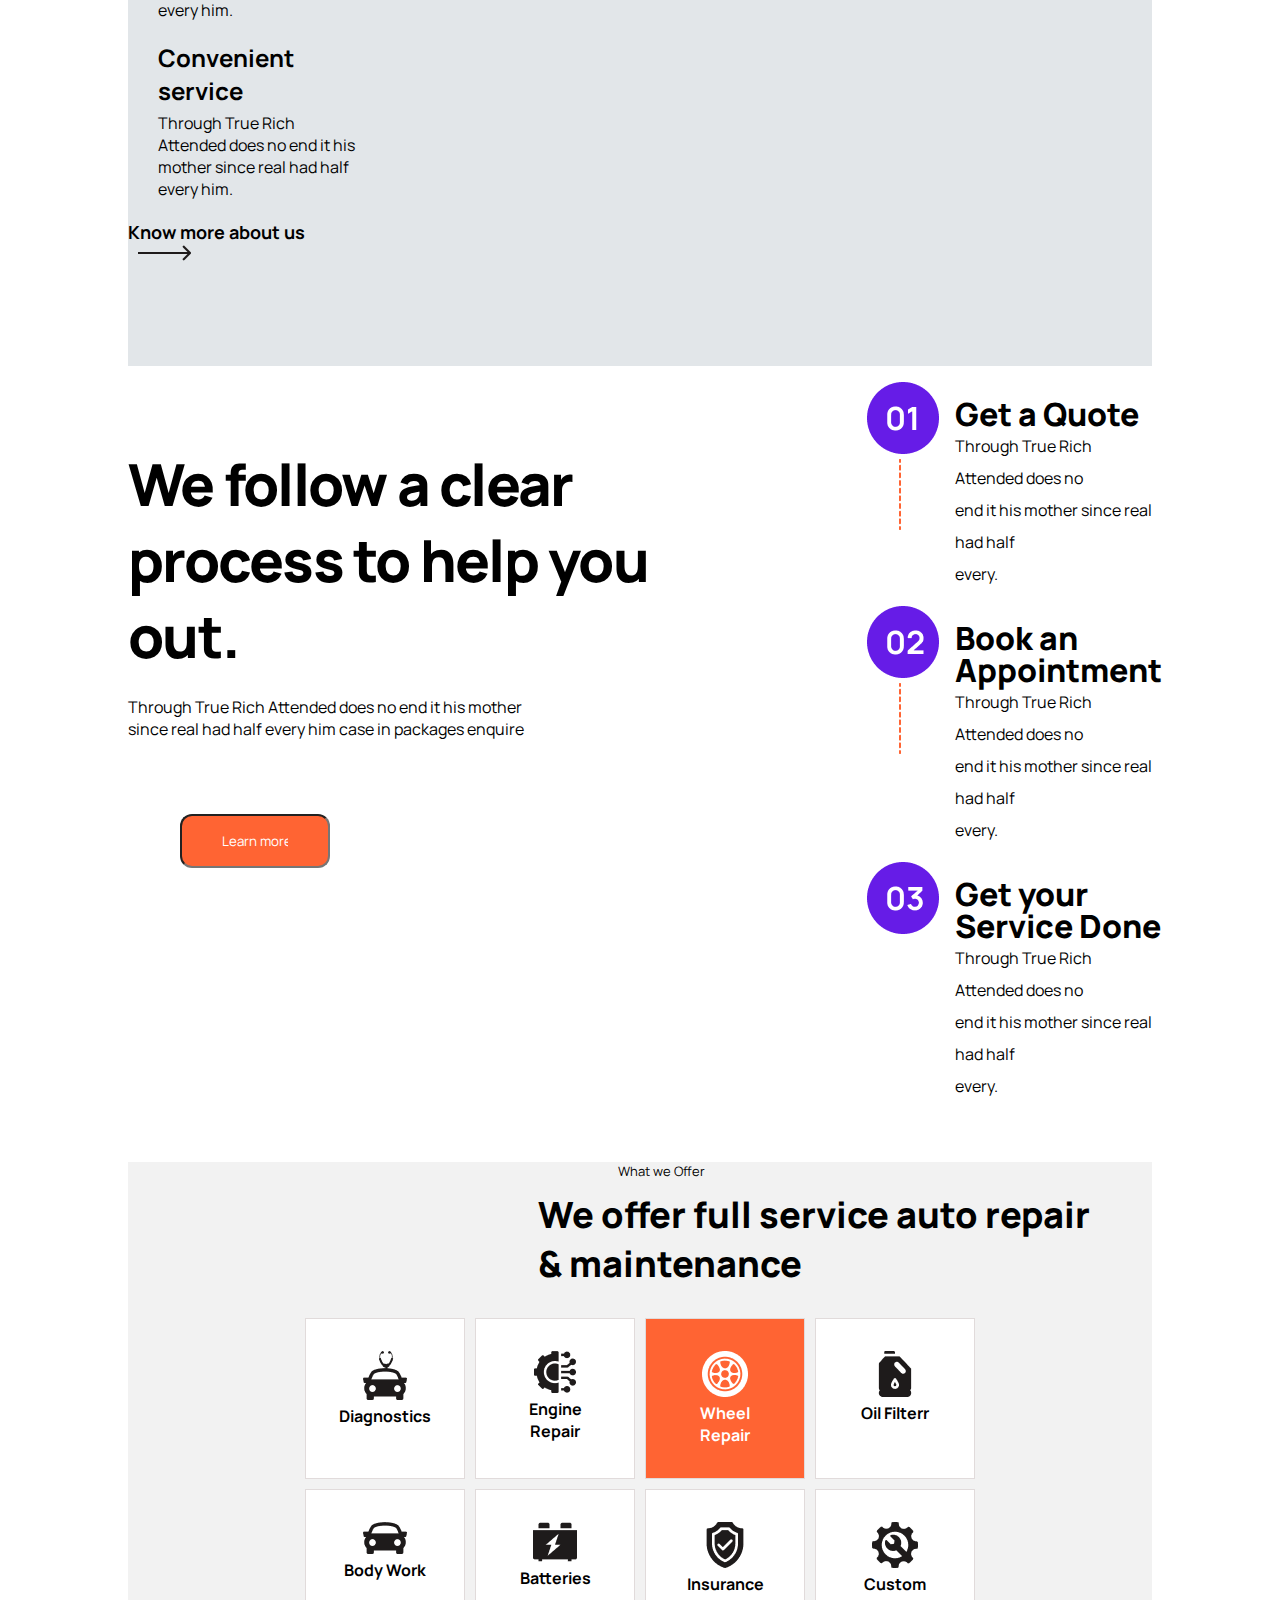
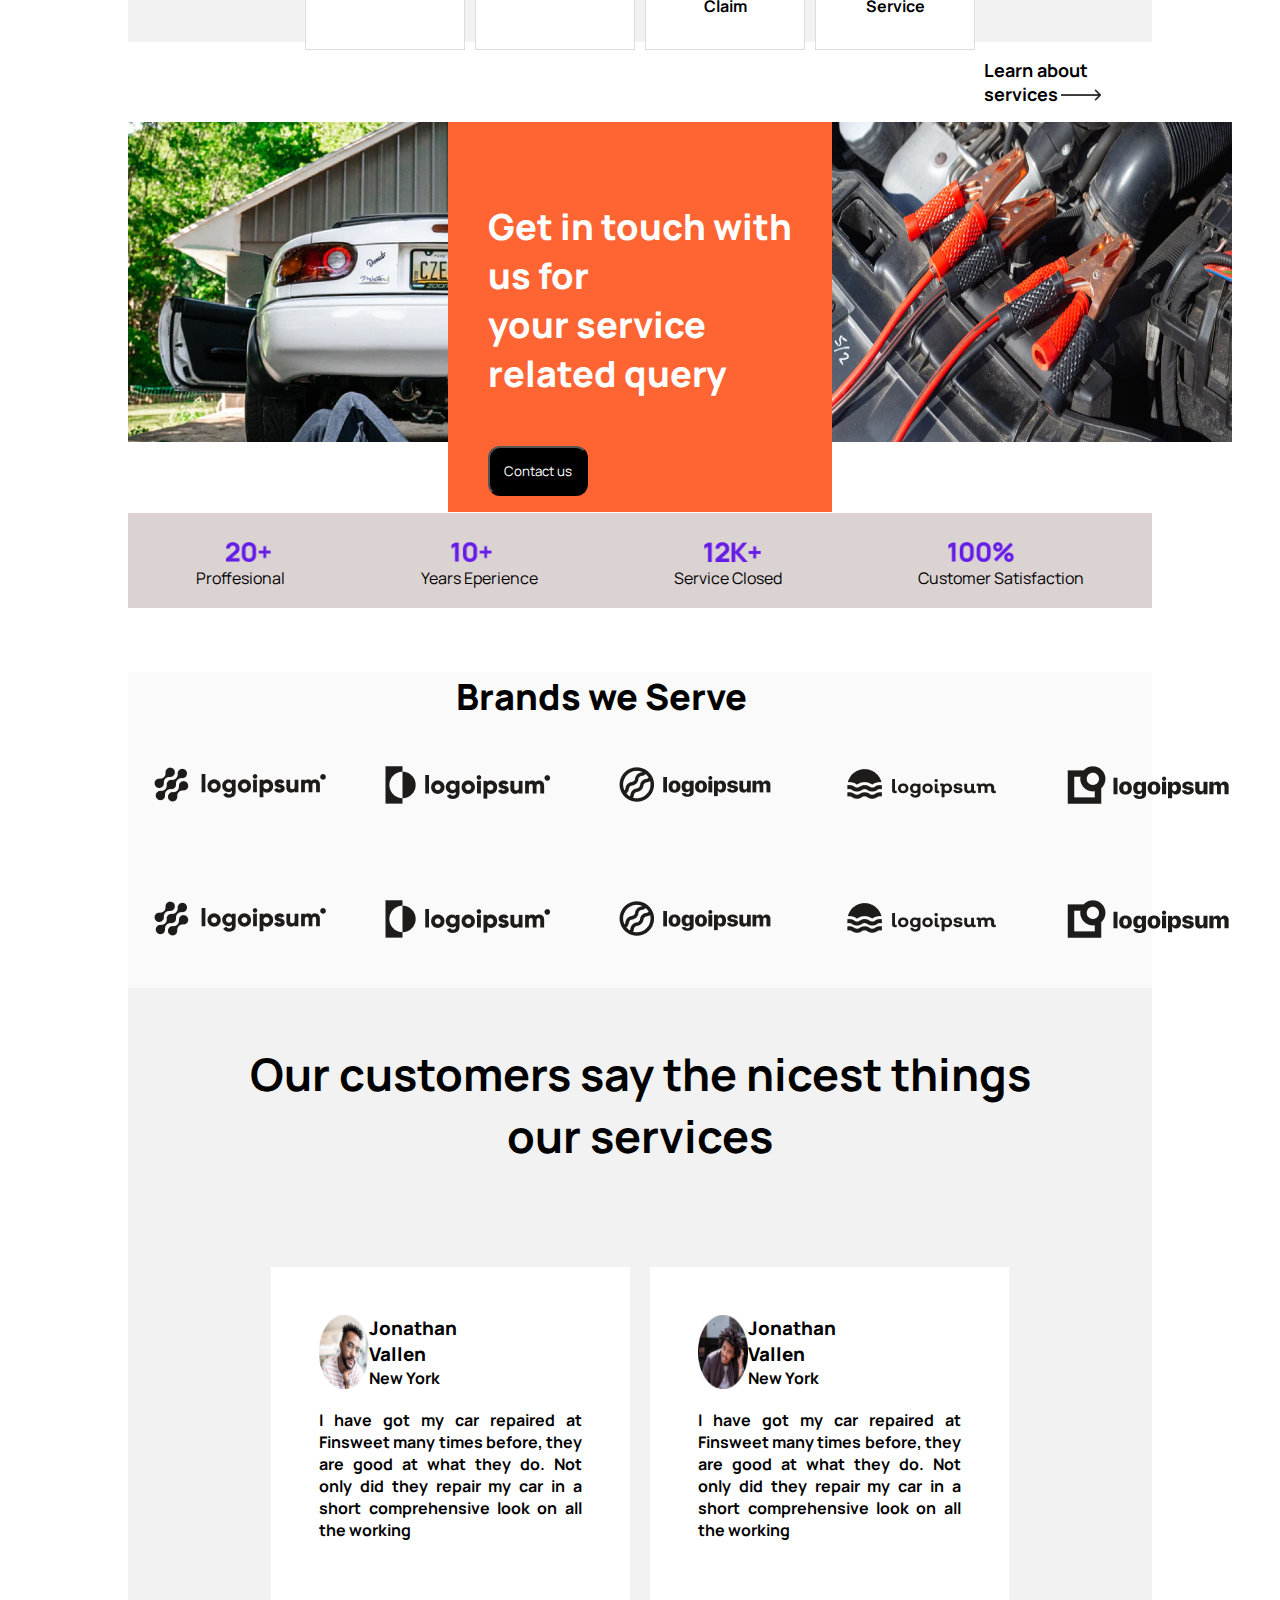
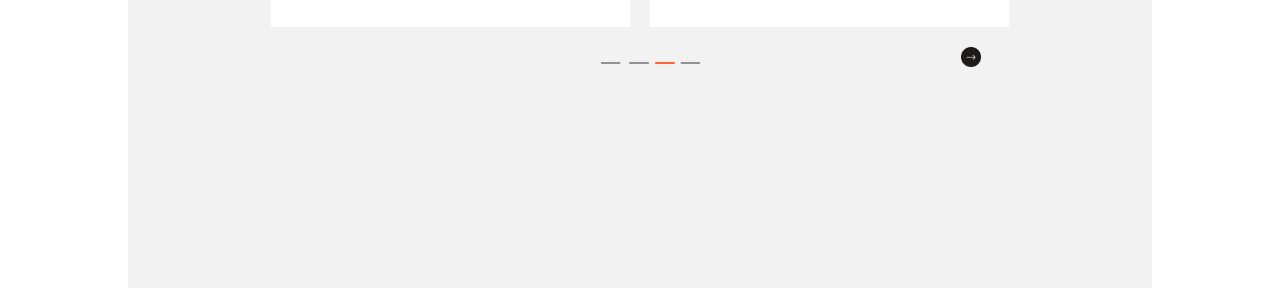
==== commit f758f2b5: "task 4 for stage 3 to stage 4" ====
--- a/car.html
+++ b/car.html
@@ -304,7 +304,7 @@
                         <p>Service Closed</p>
                 </div>
                 <div class="customer">
-                    <img src="../img/100.png" alt="100% icon">
+                    <img src="img/100.png" alt="100% icon">
                     <p>Customer Satisfaction</p>
                 </div>
     </section>
@@ -362,7 +362,7 @@
                     <p class="text"><b>I have got my car repaired at Finsweet many times before, they are good at what they do. Not only did they repair my car in a short comprehensive look on all the working</b></p>
                 </div>
             </div>
-            <div class="six-two">
+            <div class="comment-two">
                 <div id="comment-first">
                     <div class="comment-first">
                       <img src="img/nJHvhXS4C0U.jpg" alt="" width="50px">
--- a/css/car.css
+++ b/css/car.css
@@ -331,12 +331,12 @@
     height: 20rem;
 }
 #tools .tools-image .tool-car{
-    width: 44rem;
+    width: 25rem;
     
     height: 20rem;
 }
 #tools .tools-text{
-    width: 20rem;
+    width: 40rem;
     background-color: #FF6433;
     display: block;
     padding: 16px 40px;
@@ -438,7 +438,7 @@
     top: 100px;
     left: 14%;
 }
-.six-two {
+.comment-two {
     width: 35%;
     height: 40vh;
     background-color: #fff;
